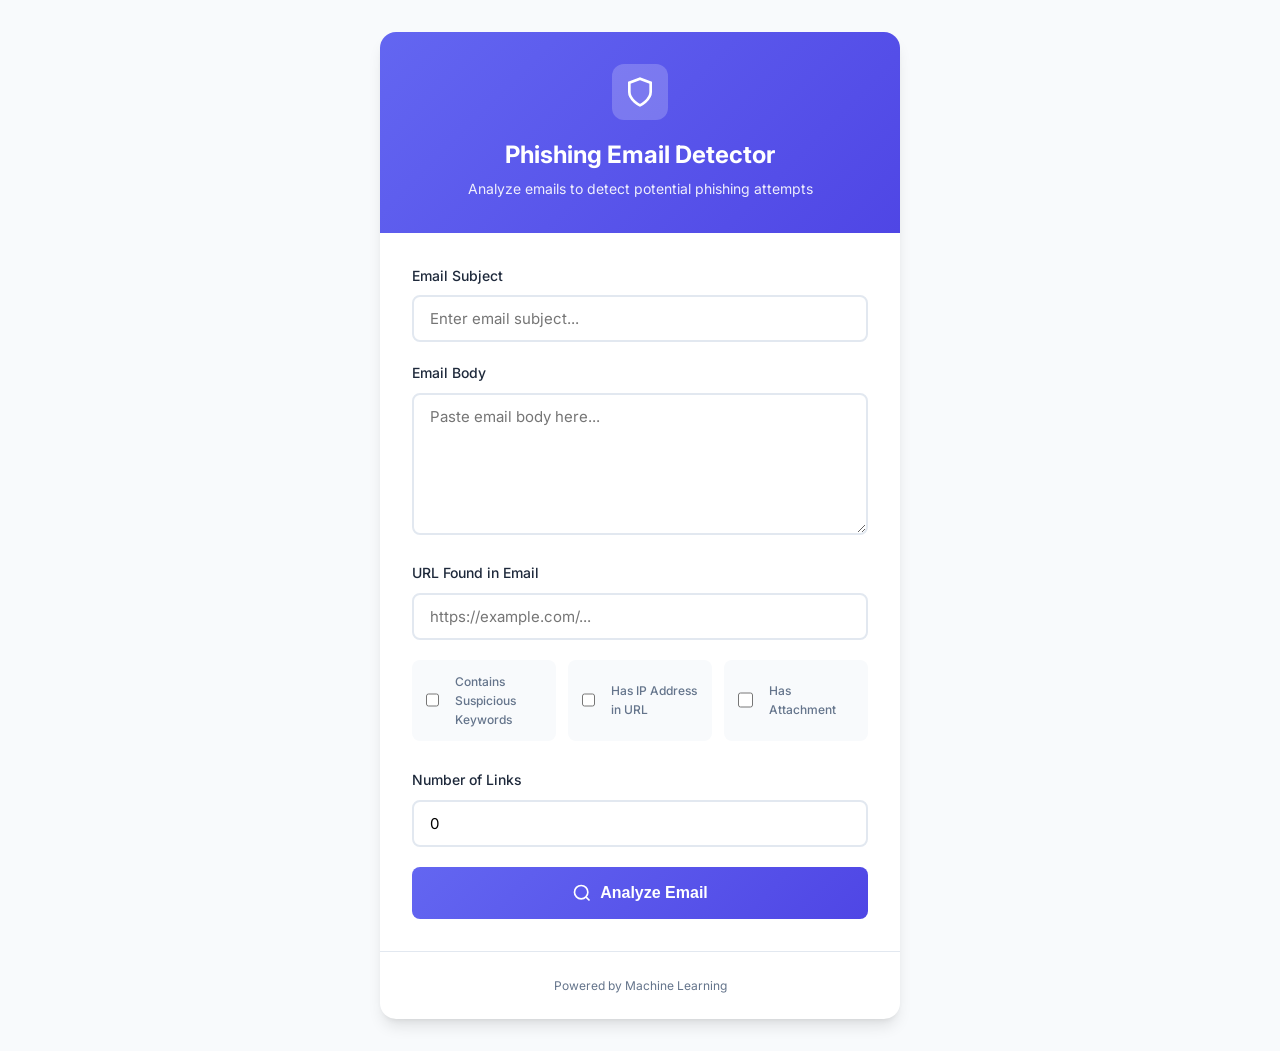
==== templates/index.html @ 4d398d14 "Add phishing email detection frontend and backend" ====
<!DOCTYPE html>
<html lang="en">
<head>
    <meta charset="UTF-8">
    <meta name="viewport" content="width=device-width, initial-scale=1.0">
    <title>Phishing Email Detector</title>
    <link rel="stylesheet" href="/static/css/styles.css">
</head>
<body>
    <div class="container">
        <header>
            <div class="logo">
                <svg width="40" height="40" viewBox="0 0 24 24" fill="none" stroke="currentColor" stroke-width="2">
                    <path d="M12 22s8-4 8-10V5l-8-3-8 3v7c0 6 8 10 8 10z"/>
                </svg>
            </div>
            <h1>Phishing Email Detector</h1>
            <p class="subtitle">Analyze emails to detect potential phishing attempts</p>
        </header>

        <main>
            <form id="detectionForm">
                <div class="form-group">
                    <label for="emailSubject">Email Subject</label>
                    <input type="text" id="emailSubject" name="emailSubject" placeholder="Enter email subject..." required>
                </div>

                <div class="form-group">
                    <label for="emailBody">Email Body</label>
                    <textarea id="emailBody" name="emailBody" rows="6" placeholder="Paste email body here..." required></textarea>
                </div>

                <div class="form-group">
                    <label for="url">URL Found in Email</label>
                    <input type="text" id="url" name="url" placeholder="https://example.com/..." required>
                </div>

                <div class="checkboxes">
                    <label class="checkbox-item">
                        <input type="checkbox" id="hasSuspiciousKeywords" name="hasSuspiciousKeywords">
                        <span class="checkmark"></span>
                        Contains Suspicious Keywords
                    </label>

                    <label class="checkbox-item">
                        <input type="checkbox" id="hasIPInURL" name="hasIPInURL">
                        <span class="checkmark"></span>
                        Has IP Address in URL
                    </label>

                    <label class="checkbox-item">
                        <input type="checkbox" id="hasAttachment" name="hasAttachment">
                        <span class="checkmark"></span>
                        Has Attachment
                    </label>
                </div>

                <div class="form-group">
                    <label for="numLinks">Number of Links</label>
                    <input type="number" id="numLinks" name="numLinks" min="0" value="0" required>
                </div>

                <button type="submit" class="btn-analyze">
                    <svg width="20" height="20" viewBox="0 0 24 24" fill="none" stroke="currentColor" stroke-width="2">
                        <circle cx="11" cy="11" r="8"/>
                        <path d="M21 21l-4.35-4.35"/>
                    </svg>
                    Analyze Email
                </button>
            </form>

            <div id="result" class="result hidden">
                <div class="result-header">
                    <span id="resultIcon"></span>
                    <h2 id="resultTitle"></h2>
                </div>
                <p id="resultMessage"></p>
                <div class="confidence">
                    <label>Confidence Level</label>
                    <div class="confidence-bar">
                        <div id="confidenceFill" class="confidence-fill"></div>
                    </div>
                    <span id="confidencePercent">0%</span>
                </div>
            </div>
        </main>

        <footer>
            <p>Powered by Machine Learning</p>
        </footer>
    </div>

    <script src="/static/js/script.js"></script>
</body>
</html>
---- static/css/styles.css ----
@import url('https://fonts.googleapis.com/css2?family=Inter:wght@400;500;600;700&display=swap');

* {
    margin: 0;
    padding: 0;
    box-sizing: border-box;
}

:root {
    --primary: #6366f1;
    --primary-dark: #4f46e5;
    --primary-light: #818cf8;
    --danger: #ef4444;
    --danger-light: #fca5a5;
    --success: #22c55e;
    --success-light: #86efac;
    --dark: #1e293b;
    --gray: #64748b;
    --gray-light: #e2e8f0;
    --white: #ffffff;
    --bg: #f8fafc;
    --shadow: 0 4px 6px -1px rgba(0, 0, 0, 0.1), 0 2px 4px -2px rgba(0, 0, 0, 0.1);
    --shadow-lg: 0 10px 15px -3px rgba(0, 0, 0, 0.1), 0 4px 6px -4px rgba(0, 0, 0, 0.1);
}

body {
    font-family: 'Inter', -apple-system, BlinkMacSystemFont, sans-serif;
    background: var(--bg);
    min-height: 100vh;
    display: flex;
    align-items: center;
    justify-content: center;
    padding: 2rem 1rem;
    line-height: 1.6;
}

.container {
    width: 100%;
    max-width: 520px;
    background: var(--white);
    border-radius: 16px;
    box-shadow: var(--shadow-lg);
    overflow: hidden;
}

header {
    background: linear-gradient(135deg, var(--primary) 0%, var(--primary-dark) 100%);
    padding: 2rem;
    text-align: center;
    color: var(--white);
}

.logo {
    width: 56px;
    height: 56px;
    background: rgba(255, 255, 255, 0.2);
    border-radius: 12px;
    display: flex;
    align-items: center;
    justify-content: center;
    margin: 0 auto 1rem;
}

.logo svg {
    width: 32px;
    height: 32px;
}

h1 {
    font-size: 1.5rem;
    font-weight: 700;
    margin-bottom: 0.25rem;
}

.subtitle {
    opacity: 0.9;
    font-size: 0.875rem;
}

main {
    padding: 2rem;
}

.form-group {
    margin-bottom: 1.25rem;
}

label {
    display: block;
    font-size: 0.875rem;
    font-weight: 500;
    color: var(--dark);
    margin-bottom: 0.5rem;
}

input[type="text"],
input[type="number"],
textarea {
    width: 100%;
    padding: 0.75rem 1rem;
    border: 2px solid var(--gray-light);
    border-radius: 8px;
    font-size: 0.9375rem;
    font-family: inherit;
    transition: border-color 0.2s, box-shadow 0.2s;
}

input[type="text"]:focus,
input[type="number"]:focus,
textarea:focus {
    outline: none;
    border-color: var(--primary);
    box-shadow: 0 0 0 3px rgba(99, 102, 241, 0.15);
}

textarea {
    resize: vertical;
    min-height: 120px;
}

.checkboxes {
    display: grid;
    grid-template-columns: repeat(3, 1fr);
    gap: 0.75rem;
    margin-bottom: 1.25rem;
}

.checkbox-item {
    display: flex;
    align-items: center;
    gap: 0.5rem;
    padding: 0.625rem 0.75rem;
    background: var(--bg);
    border: 2px solid transparent;
    border-radius: 8px;
    cursor: pointer;
    font-size: 0.75rem;
    font-weight: 500;
    color: var(--gray);
    transition: all 0.2s;
}

.checkbox-item:hover {
    border-color: var(--gray-light);
}

.checkbox-item:has(input:checked) {
    background: rgba(99, 102, 241, 0.1);
    border-color: var(--primary);
    color: var(--primary);
}

.checkbox-item input {
    width: 16px;
    height: 16px;
    cursor: pointer;
}

.btn-analyze {
    width: 100%;
    padding: 1rem;
    background: linear-gradient(135deg, var(--primary) 0%, var(--primary-dark) 100%);
    color: var(--white);
    border: none;
    border-radius: 8px;
    font-size: 1rem;
    font-weight: 600;
    cursor: pointer;
    display: flex;
    align-items: center;
    justify-content: center;
    gap: 0.5rem;
    transition: transform 0.2s, box-shadow 0.2s;
}

.btn-analyze:hover {
    transform: translateY(-2px);
    box-shadow: 0 4px 12px rgba(99, 102, 241, 0.4);
}

.btn-analyze:active {
    transform: translateY(0);
}

.btn-analyze:disabled {
    opacity: 0.7;
    cursor: not-allowed;
    transform: none;
}

.btn-analyze svg {
    animation: none;
}

.btn-analyze.loading svg {
    animation: spin 1s linear infinite;
}

@keyframes spin {
    from { transform: rotate(0deg); }
    to { transform: rotate(360deg); }
}

.result {
    margin-top: 1.5rem;
    padding: 1.5rem;
    border-radius: 12px;
    animation: slideIn 0.3s ease-out;
}

@keyframes slideIn {
    from {
        opacity: 0;
        transform: translateY(10px);
    }
    to {
        opacity: 1;
        transform: translateY(0);
    }
}

.result.hidden {
    display: none;
}

.result.phishing {
    background: linear-gradient(135deg, #fef2f2 0%, #fee2e2 100%);
    border: 2px solid var(--danger);
}

.result.safe {
    background: linear-gradient(135deg, #f0fdf4 0%, #dcfce7 100%);
    border: 2px solid var(--success);
}

.result-header {
    display: flex;
    align-items: center;
    gap: 0.75rem;
    margin-bottom: 0.75rem;
}

#resultIcon {
    width: 40px;
    height: 40px;
    border-radius: 50%;
    display: flex;
    align-items: center;
    justify-content: center;
    flex-shrink: 0;
}

.result.phishing #resultIcon {
    background: var(--danger);
}

.result.safe #resultIcon {
    background: var(--success);
}

#resultIcon svg {
    width: 20px;
    height: 20px;
    stroke: var(--white);
}

.result h2 {
    font-size: 1.25rem;
    font-weight: 700;
}

.result.phishing h2 {
    color: var(--danger);
}

.result.safe h2 {
    color: var(--success);
}

#resultMessage {
    font-size: 0.9375rem;
    color: var(--gray);
}

.confidence {
    margin-top: 1rem;
    padding-top: 1rem;
    border-top: 1px solid rgba(0, 0, 0, 0.1);
}

.confidence label {
    font-size: 0.75rem;
    font-weight: 600;
    color: var(--gray);
    text-transform: uppercase;
    letter-spacing: 0.05em;
}

.confidence-bar {
    height: 8px;
    background: var(--gray-light);
    border-radius: 4px;
    margin: 0.5rem 0;
    overflow: hidden;
}

.confidence-fill {
    height: 100%;
    border-radius: 4px;
    transition: width 0.5s ease-out;
}

.result.phishing .confidence-fill {
    background: linear-gradient(90deg, var(--danger-light), var(--danger));
}

.result.safe .confidence-fill {
    background: linear-gradient(90deg, var(--success-light), var(--success));
}

#confidencePercent {
    font-size: 0.875rem;
    font-weight: 600;
    color: var(--dark);
}

footer {
    padding: 1.5rem 2rem;
    text-align: center;
    border-top: 1px solid var(--gray-light);
}

footer p {
    font-size: 0.75rem;
    color: var(--gray);
}

@media (max-width: 480px) {
    .checkboxes {
        grid-template-columns: 1fr;
    }
}
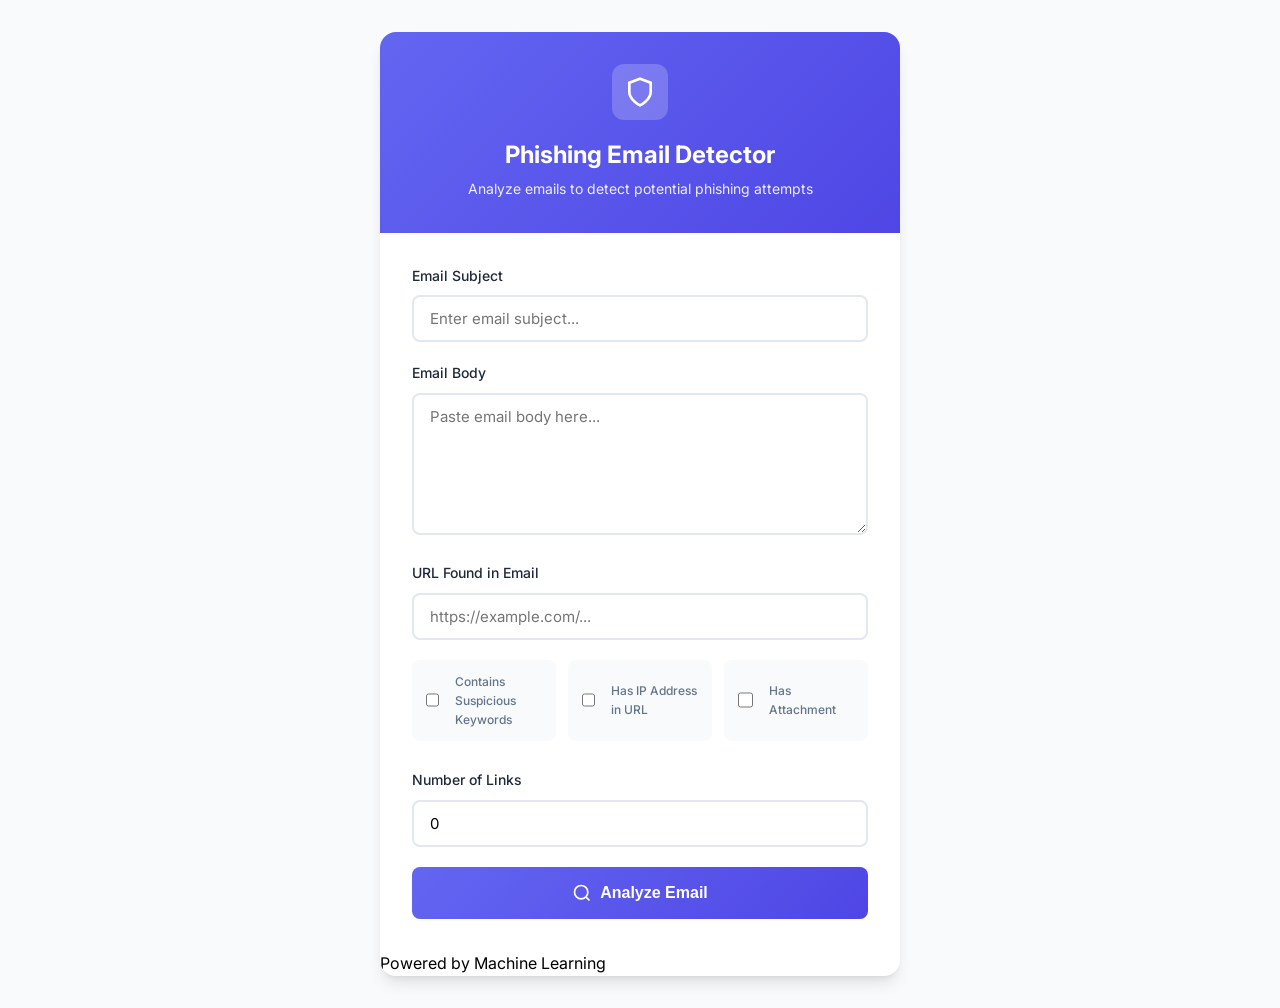
==== commit ef491f3d: "Add safe/phishing percentage bars" ====
--- a/templates/index.html
+++ b/templates/index.html
@@ -76,11 +76,27 @@
                 </div>
                 <p id="resultMessage"></p>
                 <div class="confidence">
-                    <label>Confidence Level</label>
-                    <div class="confidence-bar">
-                        <div id="confidenceFill" class="confidence-fill"></div>
+                    <label>Analysis Result</label>
+                    <div class="confidence-bars">
+                        <div class="confidence-item">
+                            <span class="confidence-label safe">Safe</span>
+                            <div class="confidence-bar">
+                                <div id="safeFill" class="confidence-fill safe"></div>
+                            </div>
+                            <span id="safePercent">0%</span>
+                        </div>
+                        <div class="confidence-item">
+                            <span class="confidence-label phishing">Phishing</span>
+                            <div class="confidence-bar">
+                                <div id="phishingFill" class="confidence-fill phishing"></div>
+                            </div>
+                            <span id="phishingPercent">0%</span>
+                        </div>
                     </div>
-                    <span id="confidencePercent">0%</span>
+                </div>
+                <div class="factors-section" style="display: none;">
+                    <label>Detected Features</label>
+                    <ul id="factorsList"></ul>
                 </div>
             </div>
         </main>
--- a/static/css/styles.css
+++ b/static/css/styles.css
@@ -288,7 +288,7 @@
     border-top: 1px solid rgba(0, 0, 0, 0.1);
 }
 
-.confidence label {
+.confidence > label {
     font-size: 0.75rem;
     font-weight: 600;
     color: var(--gray);
@@ -296,35 +296,62 @@
     letter-spacing: 0.05em;
 }
 
-.confidence-bar {
-    height: 8px;
+.confidence-bars {
+    display: flex;
+    flex-direction: column;
+    gap: 0.75rem;
+    margin-top: 0.75rem;
+}
+
+.confidence-item {
+    display: flex;
+    align-items: center;
+    gap: 0.75rem;
+}
+
+.confidence-label {
+    font-size: 0.8125rem;
+    font-weight: 600;
+    width: 60px;
+}
+
+.confidence-label.safe {
+    color: var(--success);
+}
+
+.confidence-label.phishing {
+    color: var(--danger);
+}
+
+.confidence-item .confidence-bar {
+    flex: 1;
+    height: 10px;
     background: var(--gray-light);
-    border-radius: 4px;
-    margin: 0.5rem 0;
+    border-radius: 5px;
     overflow: hidden;
 }
 
 .confidence-fill {
     height: 100%;
-    border-radius: 4px;
+    border-radius: 5px;
     transition: width 0.5s ease-out;
 }
 
-.result.phishing .confidence-fill {
-    background: linear-gradient(90deg, var(--danger-light), var(--danger));
-}
-
-.result.safe .confidence-fill {
-    background: linear-gradient(90deg, var(--success-light), var(--success));
-}
-
-#confidencePercent {
+.confidence-fill.safe {
+    background: var(--success);
+}
+
+.confidence-fill.phishing {
+    background: var(--danger);
+}
+
+#safePercent, #phishingPercent {
     font-size: 0.875rem;
     font-weight: 600;
     color: var(--dark);
-}
-
-footer {
+    width: 40px;
+    text-align: right;
+}
     padding: 1.5rem 2rem;
     text-align: center;
     border-top: 1px solid var(--gray-light);
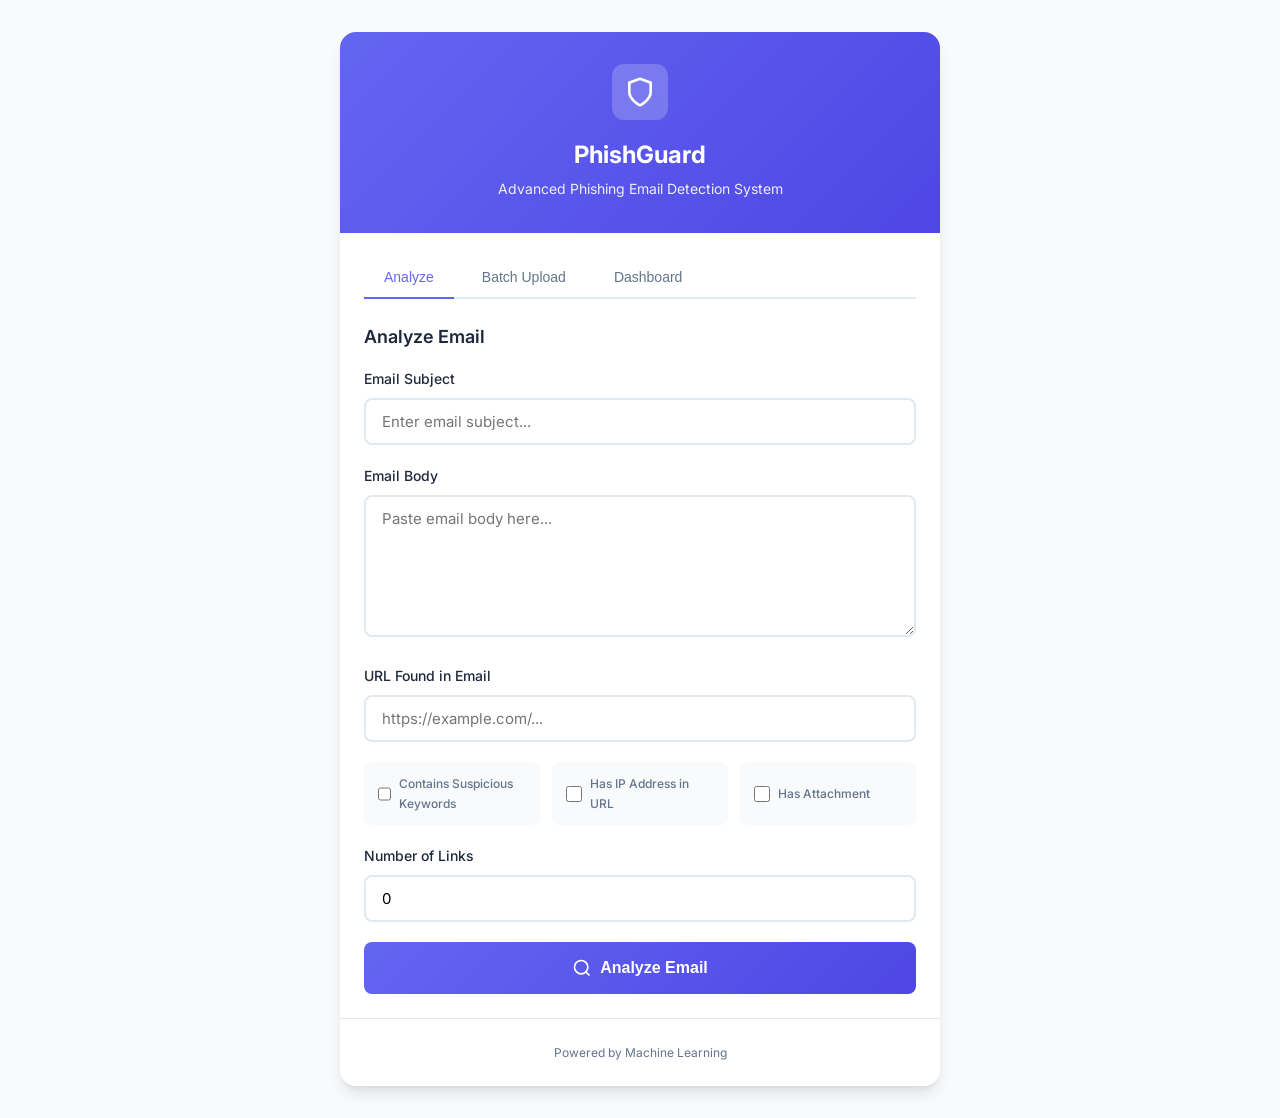
==== commit c82ca5e5: "Add PhishGuard with tabs: Analyze, Batch Upload, Dashboard" ====
--- a/templates/index.html
+++ b/templates/index.html
@@ -3,7 +3,7 @@
 <head>
     <meta charset="UTF-8">
     <meta name="viewport" content="width=device-width, initial-scale=1.0">
-    <title>Phishing Email Detector</title>
+    <title>PhishGuard - Phishing Email Detector</title>
     <link rel="stylesheet" href="/static/css/styles.css">
 </head>
 <body>
@@ -14,89 +14,191 @@
                     <path d="M12 22s8-4 8-10V5l-8-3-8 3v7c0 6 8 10 8 10z"/>
                 </svg>
             </div>
-            <h1>Phishing Email Detector</h1>
-            <p class="subtitle">Analyze emails to detect potential phishing attempts</p>
+            <h1>PhishGuard</h1>
+            <p class="subtitle">Advanced Phishing Email Detection System</p>
         </header>
 
         <main>
-            <form id="detectionForm">
-                <div class="form-group">
-                    <label for="emailSubject">Email Subject</label>
-                    <input type="text" id="emailSubject" name="emailSubject" placeholder="Enter email subject..." required>
+            <div class="tabs">
+                <button class="tab active" data-tab="analyze">Analyze</button>
+                <button class="tab" data-tab="batch">Batch Upload</button>
+                <button class="tab" data-tab="dashboard">Dashboard</button>
+            </div>
+
+            <div id="analyze" class="tab-content active">
+                <h2 class="section-title">Analyze Email</h2>
+                <form id="detectionForm">
+                    <div class="form-group">
+                        <label for="emailSubject">Email Subject</label>
+                        <input type="text" id="emailSubject" name="emailSubject" placeholder="Enter email subject..." required>
+                    </div>
+
+                    <div class="form-group">
+                        <label for="emailBody">Email Body</label>
+                        <textarea id="emailBody" name="emailBody" rows="6" placeholder="Paste email body here..." required></textarea>
+                    </div>
+
+                    <div class="form-group">
+                        <label for="url">URL Found in Email</label>
+                        <input type="text" id="url" name="url" placeholder="https://example.com/..." required>
+                    </div>
+
+                    <div class="checkboxes">
+                        <label class="checkbox-item">
+                            <input type="checkbox" id="hasSuspiciousKeywords" name="hasSuspiciousKeywords">
+                            Contains Suspicious Keywords
+                        </label>
+
+                        <label class="checkbox-item">
+                            <input type="checkbox" id="hasIPInURL" name="hasIPInURL">
+                            Has IP Address in URL
+                        </label>
+
+                        <label class="checkbox-item">
+                            <input type="checkbox" id="hasAttachment" name="hasAttachment">
+                            Has Attachment
+                        </label>
+                    </div>
+
+                    <div class="form-group">
+                        <label for="numLinks">Number of Links</label>
+                        <input type="number" id="numLinks" name="numLinks" min="0" value="0" required>
+                    </div>
+
+                    <button type="submit" class="btn-analyze">
+                        <svg width="20" height="20" viewBox="0 0 24 24" fill="none" stroke="currentColor" stroke-width="2">
+                            <circle cx="11" cy="11" r="8"/>
+                            <path d="M21 21l-4.35-4.35"/>
+                        </svg>
+                        Analyze Email
+                    </button>
+                </form>
+
+                <div id="result" class="result hidden">
+                    <div class="result-header">
+                        <span id="resultIcon"></span>
+                        <h2 id="resultTitle"></h2>
+                    </div>
+                    <p id="resultMessage"></p>
+                    <div class="confidence">
+                        <label>Analysis Result</label>
+                        <div class="confidence-bars">
+                            <div class="confidence-item">
+                                <span class="confidence-label safe">Safe</span>
+                                <div class="confidence-bar">
+                                    <div id="safeFill" class="confidence-fill safe"></div>
+                                </div>
+                                <span id="safePercent">0%</span>
+                            </div>
+                            <div class="confidence-item">
+                                <span class="confidence-label phishing">Phishing</span>
+                                <div class="confidence-bar">
+                                    <div id="phishingFill" class="confidence-fill phishing"></div>
+                                </div>
+                                <span id="phishingPercent">0%</span>
+                            </div>
+                        </div>
+                    </div>
+                    <div class="factors-section" style="display: none;">
+                        <label>Detected Features</label>
+                        <ul id="factorsList"></ul>
+                    </div>
                 </div>
-
-                <div class="form-group">
-                    <label for="emailBody">Email Body</label>
-                    <textarea id="emailBody" name="emailBody" rows="6" placeholder="Paste email body here..." required></textarea>
+            </div>
+
+            <div id="batch" class="tab-content">
+                <h2 class="section-title">Batch Upload</h2>
+                <div class="batch-upload">
+                    <div class="upload-area" id="uploadArea">
+                        <svg width="48" height="48" viewBox="0 0 24 24" fill="none" stroke="currentColor" stroke-width="2">
+                            <path d="M21 15v4a2 2 0 01-2 2H5a2 2 0 01-2-2v-4"/>
+                            <polyline points="17 8 12 3 7 8"/>
+                            <line x1="12" y1="3" x2="12" y2="15"/>
+                        </svg>
+                        <p>Drag and drop CSV file here</p>
+                        <span>or</span>
+                        <input type="file" id="batchFile" accept=".csv">
+                        <button class="btn-upload">Browse Files</button>
+                    </div>
+                    <div class="batch-results" id="batchResults" style="display: none;">
+                        <h3>Batch Results</h3>
+                        <div class="batch-summary">
+                            <div class="summary-card">
+                                <span class="summary-number" id="totalEmails">0</span>
+                                <span class="summary-label">Total Emails</span>
+                            </div>
+                            <div class="summary-card safe">
+                                <span class="summary-number" id="safeCount">0</span>
+                                <span class="summary-label">Safe</span>
+                            </div>
+                            <div class="summary-card phishing">
+                                <span class="summary-number" id="phishingCount">0</span>
+                                <span class="summary-label">Phishing</span>
+                            </div>
+                        </div>
+                        <div class="results-table">
+                            <table>
+                                <thead>
+                                    <tr>
+                                        <th>Email</th>
+                                        <th>Result</th>
+                                        <th>Confidence</th>
+                                    </tr>
+                                </thead>
+                                <tbody id="batchTableBody"></tbody>
+                            </table>
+                        </div>
+                    </div>
                 </div>
-
-                <div class="form-group">
-                    <label for="url">URL Found in Email</label>
-                    <input type="text" id="url" name="url" placeholder="https://example.com/..." required>
-                </div>
-
-                <div class="checkboxes">
-                    <label class="checkbox-item">
-                        <input type="checkbox" id="hasSuspiciousKeywords" name="hasSuspiciousKeywords">
-                        <span class="checkmark"></span>
-                        Contains Suspicious Keywords
-                    </label>
-
-                    <label class="checkbox-item">
-                        <input type="checkbox" id="hasIPInURL" name="hasIPInURL">
-                        <span class="checkmark"></span>
-                        Has IP Address in URL
-                    </label>
-
-                    <label class="checkbox-item">
-                        <input type="checkbox" id="hasAttachment" name="hasAttachment">
-                        <span class="checkmark"></span>
-                        Has Attachment
-                    </label>
-                </div>
-
-                <div class="form-group">
-                    <label for="numLinks">Number of Links</label>
-                    <input type="number" id="numLinks" name="numLinks" min="0" value="0" required>
-                </div>
-
-                <button type="submit" class="btn-analyze">
-                    <svg width="20" height="20" viewBox="0 0 24 24" fill="none" stroke="currentColor" stroke-width="2">
-                        <circle cx="11" cy="11" r="8"/>
-                        <path d="M21 21l-4.35-4.35"/>
-                    </svg>
-                    Analyze Email
-                </button>
-            </form>
-
-            <div id="result" class="result hidden">
-                <div class="result-header">
-                    <span id="resultIcon"></span>
-                    <h2 id="resultTitle"></h2>
-                </div>
-                <p id="resultMessage"></p>
-                <div class="confidence">
-                    <label>Analysis Result</label>
-                    <div class="confidence-bars">
-                        <div class="confidence-item">
-                            <span class="confidence-label safe">Safe</span>
-                            <div class="confidence-bar">
-                                <div id="safeFill" class="confidence-fill safe"></div>
-                            </div>
-                            <span id="safePercent">0%</span>
-                        </div>
-                        <div class="confidence-item">
-                            <span class="confidence-label phishing">Phishing</span>
-                            <div class="confidence-bar">
-                                <div id="phishingFill" class="confidence-fill phishing"></div>
-                            </div>
-                            <span id="phishingPercent">0%</span>
-                        </div>
-                    </div>
-                </div>
-                <div class="factors-section" style="display: none;">
-                    <label>Detected Features</label>
-                    <ul id="factorsList"></ul>
+            </div>
+
+            <div id="dashboard" class="tab-content">
+                <h2 class="section-title">Dashboard</h2>
+                <div class="dashboard">
+                    <div class="stats-grid">
+                        <div class="stat-card">
+                            <svg width="24" height="24" viewBox="0 0 24 24" fill="none" stroke="currentColor" stroke-width="2">
+                                <path d="M22 12h-4l-3 9L9 3l-3 9H2"/>
+                            </svg>
+                            <span class="stat-number" id="totalAnalyzed">0</span>
+                            <span class="stat-label">Total Analyzed</span>
+                        </div>
+                        <div class="stat-card">
+                            <svg width="24" height="24" viewBox="0 0 24 24" fill="none" stroke="currentColor" stroke-width="2">
+                                <path d="M12 22s8-4 8-10V5l-8-3-8 3v7c0 6 8 10 8 10z"/>
+                            </svg>
+                            <span class="stat-number" id="phishingDetected">0</span>
+                            <span class="stat-label">Phishing Detected</span>
+                        </div>
+                        <div class="stat-card safe">
+                            <svg width="24" height="24" viewBox="0 0 24 24" fill="none" stroke="currentColor" stroke-width="2">
+                                <path d="M9 12l2 2 4-4"/>
+                            </svg>
+                            <span class="stat-number" id="safeEmails">0</span>
+                            <span class="stat-label">Safe Emails</span>
+                        </div>
+                        <div class="stat-card">
+                            <svg width="24" height="24" viewBox="0 0 24 24" fill="none" stroke="currentColor" stroke-width="2">
+                                <circle cx="12" cy="12" r="10"/>
+                                <path d="M12 6v6l4 2"/>
+                            </svg>
+                            <span class="stat-number" id="accuracy">0%</span>
+                            <span class="stat-label">Accuracy</span>
+                        </div>
+                    </div>
+                    <div class="chart-section">
+                        <h3>Detection Overview</h3>
+                        <div class="chart-placeholder">
+                            <div class="chart-bar">
+                                <div class="bar safe" style="height: 60%;">
+                                    <span>Safe</span>
+                                </div>
+                                <div class="bar phishing" style="height: 40%;">
+                                    <span>Phishing</span>
+                                </div>
+                            </div>
+                        </div>
+                    </div>
                 </div>
             </div>
         </main>
--- a/static/css/styles.css
+++ b/static/css/styles.css
@@ -36,7 +36,7 @@
 
 .container {
     width: 100%;
-    max-width: 520px;
+    max-width: 600px;
     background: var(--white);
     border-radius: 16px;
     box-shadow: var(--shadow-lg);
@@ -78,14 +78,58 @@
 }
 
 main {
-    padding: 2rem;
+    padding: 1.5rem;
+}
+
+.tabs {
+    display: flex;
+    gap: 0.5rem;
+    margin-bottom: 1.5rem;
+    border-bottom: 2px solid var(--gray-light);
+}
+
+.tab {
+    padding: 0.75rem 1.25rem;
+    background: none;
+    border: none;
+    font-size: 0.875rem;
+    font-weight: 500;
+    color: var(--gray);
+    cursor: pointer;
+    border-bottom: 2px solid transparent;
+    margin-bottom: -2px;
+    transition: all 0.2s;
+}
+
+.tab:hover {
+    color: var(--primary);
+}
+
+.tab.active {
+    color: var(--primary);
+    border-bottom-color: var(--primary);
+}
+
+.tab-content {
+    display: none;
+}
+
+.tab-content.active {
+    display: block;
+}
+
+.section-title {
+    font-size: 1.125rem;
+    font-weight: 600;
+    color: var(--dark);
+    margin-bottom: 1rem;
 }
 
 .form-group {
     margin-bottom: 1.25rem;
 }
 
-label {
+.form-group label {
     display: block;
     font-size: 0.875rem;
     font-weight: 500;
@@ -178,18 +222,10 @@
     box-shadow: 0 4px 12px rgba(99, 102, 241, 0.4);
 }
 
-.btn-analyze:active {
-    transform: translateY(0);
-}
-
 .btn-analyze:disabled {
     opacity: 0.7;
     cursor: not-allowed;
     transform: none;
-}
-
-.btn-analyze svg {
-    animation: none;
 }
 
 .btn-analyze.loading svg {
@@ -209,14 +245,8 @@
 }
 
 @keyframes slideIn {
-    from {
-        opacity: 0;
-        transform: translateY(10px);
-    }
-    to {
-        opacity: 1;
-        transform: translateY(0);
-    }
+    from { opacity: 0; transform: translateY(10px); }
+    to { opacity: 1; transform: translateY(0); }
 }
 
 .result.hidden {
@@ -352,6 +382,247 @@
     width: 40px;
     text-align: right;
 }
+
+.factors-section {
+    margin-top: 1rem;
+    padding-top: 1rem;
+    border-top: 1px solid rgba(0, 0, 0, 0.1);
+}
+
+.factors-section label {
+    font-size: 0.75rem;
+    font-weight: 600;
+    color: var(--gray);
+    text-transform: uppercase;
+    letter-spacing: 0.05em;
+}
+
+.factors-section ul {
+    list-style: none;
+    margin-top: 0.5rem;
+}
+
+.factors-section li {
+    display: flex;
+    align-items: center;
+    gap: 0.5rem;
+    padding: 0.375rem 0;
+    font-size: 0.8125rem;
+    color: var(--dark);
+}
+
+.factors-section li::before {
+    content: '';
+    width: 8px;
+    height: 8px;
+    border-radius: 50%;
+    background: var(--danger);
+    flex-shrink: 0;
+}
+
+.result.safe .factors-section li::before {
+    background: var(--success);
+}
+
+.upload-area {
+    border: 2px dashed var(--gray-light);
+    border-radius: 12px;
+    padding: 2rem;
+    text-align: center;
+    cursor: pointer;
+    transition: all 0.2s;
+}
+
+.upload-area:hover {
+    border-color: var(--primary);
+    background: rgba(99, 102, 241, 0.05);
+}
+
+.upload-area svg {
+    margin-bottom: 1rem;
+    color: var(--gray);
+}
+
+.upload-area p {
+    font-weight: 500;
+    color: var(--dark);
+    margin-bottom: 0.5rem;
+}
+
+.upload-area span {
+    font-size: 0.875rem;
+    color: var(--gray);
+}
+
+.upload-area input {
+    display: none;
+}
+
+.btn-upload {
+    margin-top: 1rem;
+    padding: 0.625rem 1.25rem;
+    background: var(--primary);
+    color: var(--white);
+    border: none;
+    border-radius: 6px;
+    font-weight: 500;
+    cursor: pointer;
+}
+
+.batch-results {
+    margin-top: 1.5rem;
+}
+
+.batch-results h3 {
+    font-size: 1rem;
+    margin-bottom: 1rem;
+}
+
+.batch-summary {
+    display: grid;
+    grid-template-columns: repeat(3, 1fr);
+    gap: 1rem;
+    margin-bottom: 1.5rem;
+}
+
+.summary-card {
+    padding: 1rem;
+    background: var(--bg);
+    border-radius: 8px;
+    text-align: center;
+}
+
+.summary-card.safe {
+    background: #f0fdf4;
+}
+
+.summary-card.phishing {
+    background: #fef2f2;
+}
+
+.summary-number {
+    display: block;
+    font-size: 1.5rem;
+    font-weight: 700;
+    color: var(--dark);
+}
+
+.summary-label {
+    font-size: 0.75rem;
+    color: var(--gray);
+}
+
+.results-table {
+    max-height: 300px;
+    overflow-y: auto;
+}
+
+.results-table table {
+    width: 100%;
+    border-collapse: collapse;
+}
+
+.results-table th,
+.results-table td {
+    padding: 0.75rem;
+    text-align: left;
+    border-bottom: 1px solid var(--gray-light);
+}
+
+.results-table th {
+    font-size: 0.75rem;
+    font-weight: 600;
+    color: var(--gray);
+    text-transform: uppercase;
+}
+
+.dashboard {
+    display: flex;
+    flex-direction: column;
+    gap: 1.5rem;
+}
+
+.stats-grid {
+    display: grid;
+    grid-template-columns: repeat(2, 1fr);
+    gap: 1rem;
+}
+
+.stat-card {
+    padding: 1rem;
+    background: var(--bg);
+    border-radius: 8px;
+    text-align: center;
+}
+
+.stat-card svg {
+    margin-bottom: 0.5rem;
+    color: var(--primary);
+}
+
+.stat-card.safe svg {
+    color: var(--success);
+}
+
+.stat-number {
+    display: block;
+    font-size: 1.5rem;
+    font-weight: 700;
+    color: var(--dark);
+}
+
+.stat-label {
+    font-size: 0.75rem;
+    color: var(--gray);
+}
+
+.chart-section h3 {
+    font-size: 1rem;
+    margin-bottom: 1rem;
+}
+
+.chart-placeholder {
+    height: 150px;
+    display: flex;
+    align-items: flex-end;
+    justify-content: center;
+    gap: 2rem;
+    padding: 1rem;
+    background: var(--bg);
+    border-radius: 8px;
+}
+
+.chart-bar {
+    display: flex;
+    align-items: flex-end;
+    gap: 1rem;
+}
+
+.bar {
+    width: 60px;
+    background: var(--gray-light);
+    border-radius: 4px 4px 0 0;
+    display: flex;
+    align-items: flex-start;
+    justify-content: center;
+    padding-top: 0.5rem;
+}
+
+.bar.safe {
+    background: var(--success);
+}
+
+.bar.phishing {
+    background: var(--danger);
+}
+
+.bar span {
+    font-size: 0.75rem;
+    font-weight: 500;
+    color: var(--white);
+}
+
+footer {
     padding: 1.5rem 2rem;
     text-align: center;
     border-top: 1px solid var(--gray-light);
@@ -366,4 +637,10 @@
     .checkboxes {
         grid-template-columns: 1fr;
     }
+    .batch-summary {
+        grid-template-columns: 1fr;
+    }
+    .tabs {
+        flex-wrap: wrap;
+    }
 }
